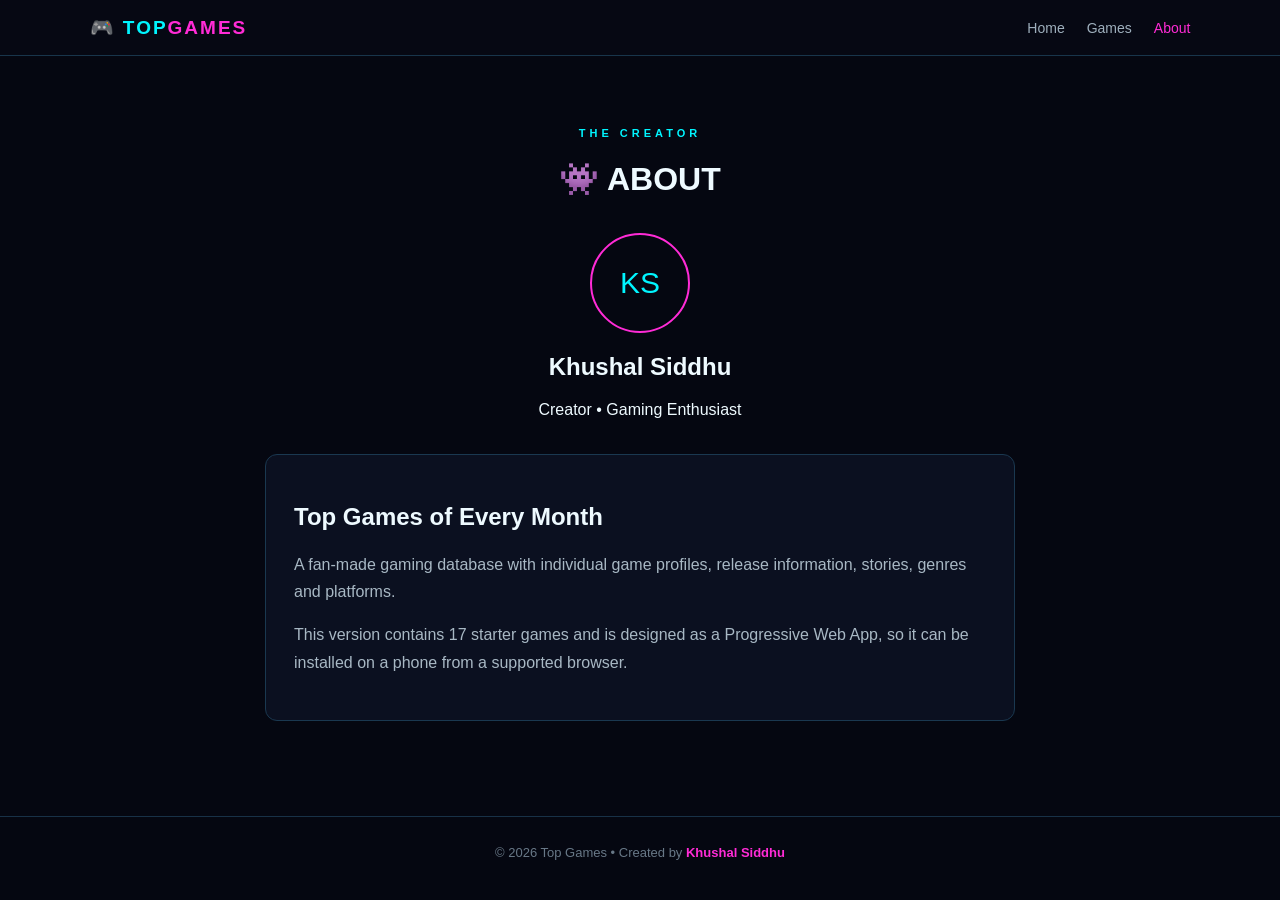
==== about.html @ 1978ab3f "Add files via upload" ====
<!doctype html>
<html lang="en"><head><meta charset="utf-8"><meta name="viewport" content="width=device-width,initial-scale=1"><meta name="theme-color" content="#070914"><link rel="manifest" href="manifest.json"><link rel="stylesheet" href="style.css"><title>About | Top Games</title></head>
<body><header><a class="brand" href="index.html">🎮 TOP<span>GAMES</span></a><nav><a href="index.html">Home</a><a href="index.html#games">Games</a><a class="active" href="about.html">About</a></nav></header>
<main class="page about"><p class="eyebrow">THE CREATOR</p><h1>👾 ABOUT</h1><div class="avatar">KS</div><h2>Khushal Siddhu</h2><p>Creator • Gaming Enthusiast</p><div class="aboutbox"><h2>Top Games of Every Month</h2><p>A fan-made gaming database with individual game profiles, release information, stories, genres and platforms.</p><p>This version contains 17 starter games and is designed as a Progressive Web App, so it can be installed on a phone from a supported browser.</p></div></main><footer>© 2026 Top Games • Created by <b>Khushal Siddhu</b></footer><script>if("serviceWorker"in navigator)navigator.serviceWorker.register("sw.js");</script></body></html>
---- style.css ----
*{box-sizing:border-box}html{scroll-behavior:smooth}body{margin:0;background:#050711;color:#eefaff;font-family:Arial,Helvetica,sans-serif}header{position:sticky;top:0;z-index:10;display:flex;justify-content:space-between;align-items:center;padding:16px 7%;background:#070914ee;border-bottom:1px solid #18354b;backdrop-filter:blur(10px)}.brand{font-weight:900;letter-spacing:2px;color:#00f5ff;text-decoration:none;font-size:19px}.brand span{color:#ff2bd6}nav a{color:#9eafbd;text-decoration:none;margin-left:22px;font-size:14px}nav a:hover,.active{color:#ff2bd6}.hero{min-height:560px;padding:100px 7%;display:flex;align-items:center;background:radial-gradient(circle at 75% 45%,#3d0a59,transparent 32%),radial-gradient(circle at 18% 50%,#004a5b,transparent 34%),#070914}.eyebrow{color:#00f5ff;font-size:11px;letter-spacing:4px;font-weight:800}.hero h1{font-size:clamp(44px,8vw,92px);line-height:.88;margin:18px 0}.hero h1 span{color:#ff2bd6}.hero p,.lead{max-width:700px;color:#a7b8c5;font-size:18px;line-height:1.6}.btn{display:inline-block;margin-top:20px;padding:14px 22px;background:#00e6f2;color:#031017;text-decoration:none;font-weight:900}.section,.page{max-width:1200px;margin:auto;padding:60px 7%}.section-head{display:flex;justify-content:space-between;align-items:end;gap:20px}.section h2{margin-top:7px}.search{width:min(360px,100%);padding:14px;background:#0a1020;border:1px solid #00ddec;border-radius:8px;color:white;font-size:15px}.filters{display:flex;gap:8px;flex-wrap:wrap;margin:20px 0}.filters button,.tags span{border:1px solid #29465a;background:#0b1120;color:#9fb1bf;padding:8px 11px;border-radius:20px;cursor:pointer}.filters button.selected,.filters button:hover{border-color:#ff2bd6;color:#ff2bd6}.grid{display:grid;grid-template-columns:repeat(auto-fit,minmax(235px,1fr));gap:20px}.game-card{display:block;text-decoration:none;color:white;background:#0b1020;border:1px solid #1a3850;border-radius:12px;overflow:hidden;transition:.2s}.game-card:hover{transform:translateY(-6px);border-color:var(--accent)}.game-art{height:170px;position:relative;display:grid;place-items:center;overflow:hidden;background:radial-gradient(circle at 50% 35%,var(--accent),transparent 30%),linear-gradient(145deg,var(--dark),#060812)}.game-art:before{content:"";position:absolute;inset:-50%;background:repeating-linear-gradient(45deg,transparent 0 18px,var(--accent) 19px 20px);opacity:.08;transform:rotate(10deg)}.game-icon,.big-icon{position:relative;font-size:65px;filter:drop-shadow(0 0 18px var(--accent));z-index:1}.year{position:absolute;right:12px;top:12px;border:1px solid var(--accent);color:var(--accent);padding:5px 8px;font-size:11px}.card-info{padding:17px}.card-info small{color:var(--accent);text-transform:uppercase;letter-spacing:2px}.card-info h3{margin:7px 0;font-size:20px}.card-info p{margin:0;color:#8497a6}.empty{color:#ff2bd6}.hidden{display:none!important}.game-hero{min-height:510px;padding:70px 7%;display:flex;align-items:center;background:radial-gradient(circle at 70% 45%,var(--accent),transparent 22%),linear-gradient(145deg,var(--dark),#050711)}.game-hero-inner{max-width:900px}.back{display:inline-block;color:#b7c6d0;text-decoration:none;margin-bottom:55px}.big-icon{font-size:100px}.game-hero h1{font-size:clamp(42px,7vw,78px);margin:10px 0}.details{max-width:1000px;margin:auto;padding:45px 7%;display:grid;gap:22px}.info-card{background:#0b1020;border:1px solid #1a3850;border-radius:12px;padding:25px}.info-card h2{margin-top:0}.info-card p{color:#a8b8c4;line-height:1.7}.facts{display:grid;grid-template-columns:repeat(auto-fit,minmax(180px,1fr));gap:15px}.facts div{padding:15px;background:#070c18;border-radius:8px}.facts b,.facts span{display:block}.facts b{color:#00e6f2;font-size:12px;margin-bottom:7px}.facts span{color:#c5d0d8}.tags{display:flex;gap:8px;flex-wrap:wrap}.about{text-align:center;min-height:650px}.avatar{width:100px;height:100px;margin:35px auto 15px;border:2px solid #ff2bd6;border-radius:50%;display:grid;place-items:center;color:#00f5ff;font-size:30px}.aboutbox{max-width:750px;margin:35px auto;padding:28px;text-align:left;background:#0b1020;border:1px solid #1a3850;border-radius:12px}.aboutbox p{color:#a8b8c4;line-height:1.7}footer{text-align:center;padding:28px;color:#687887;border-top:1px solid #183147;font-size:13px}footer b{color:#ff2bd6}@media(max-width:650px){header{flex-direction:column;gap:12px}nav a{margin:0 7px}.hero{min-height:520px;padding-top:70px}.section-head{align-items:start;flex-direction:column}.game-art{height:155px}.big-icon{font-size:80px}}
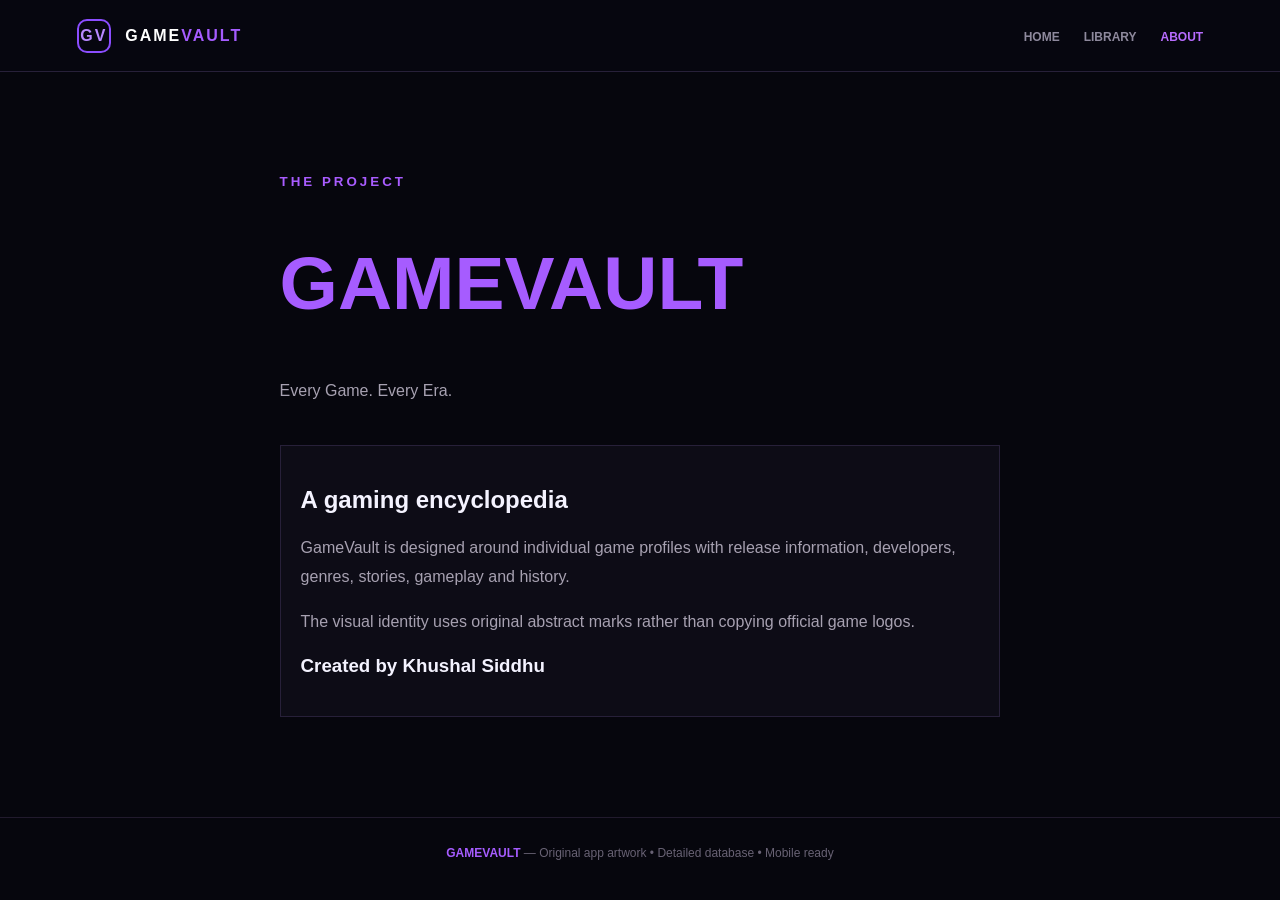
==== commit aae4d311: "Add files via upload" ====
--- a/about.html
+++ b/about.html
@@ -1,4 +1 @@
-<!doctype html>
-<html lang="en"><head><meta charset="utf-8"><meta name="viewport" content="width=device-width,initial-scale=1"><meta name="theme-color" content="#070914"><link rel="manifest" href="manifest.json"><link rel="stylesheet" href="style.css"><title>About | Top Games</title></head>
-<body><header><a class="brand" href="index.html">🎮 TOP<span>GAMES</span></a><nav><a href="index.html">Home</a><a href="index.html#games">Games</a><a class="active" href="about.html">About</a></nav></header>
-<main class="page about"><p class="eyebrow">THE CREATOR</p><h1>👾 ABOUT</h1><div class="avatar">KS</div><h2>Khushal Siddhu</h2><p>Creator • Gaming Enthusiast</p><div class="aboutbox"><h2>Top Games of Every Month</h2><p>A fan-made gaming database with individual game profiles, release information, stories, genres and platforms.</p><p>This version contains 17 starter games and is designed as a Progressive Web App, so it can be installed on a phone from a supported browser.</p></div></main><footer>© 2026 Top Games • Created by <b>Khushal Siddhu</b></footer><script>if("serviceWorker"in navigator)navigator.serviceWorker.register("sw.js");</script></body></html>+<!doctype html><html><head><meta charset="utf-8"><meta name="viewport" content="width=device-width,initial-scale=1"><link rel="stylesheet" href="style.css"><title>About — GameVault</title></head><body><header><a class="logo" href="index.html"><b>GV</b> GAME<span>VAULT</span></a><nav><a href="index.html">HOME</a><a href="index.html#library">LIBRARY</a><a class="active" href="about.html">ABOUT</a></nav></header><main class="about"><small>THE PROJECT</small><h1>GAMEVAULT</h1><p>Every Game. Every Era.</p><section><h2>A gaming encyclopedia</h2><p>GameVault is designed around individual game profiles with release information, developers, genres, stories, gameplay and history.</p><p>The visual identity uses original abstract marks rather than copying official game logos.</p><h3>Created by Khushal Siddhu</h3></section></main><footer><b>GAMEVAULT</b> — Original app artwork • Detailed database • Mobile ready</footer></body></html>
--- a/style.css
+++ b/style.css
@@ -1 +1 @@
-*{box-sizing:border-box}html{scroll-behavior:smooth}body{margin:0;background:#050711;color:#eefaff;font-family:Arial,Helvetica,sans-serif}header{position:sticky;top:0;z-index:10;display:flex;justify-content:space-between;align-items:center;padding:16px 7%;background:#070914ee;border-bottom:1px solid #18354b;backdrop-filter:blur(10px)}.brand{font-weight:900;letter-spacing:2px;color:#00f5ff;text-decoration:none;font-size:19px}.brand span{color:#ff2bd6}nav a{color:#9eafbd;text-decoration:none;margin-left:22px;font-size:14px}nav a:hover,.active{color:#ff2bd6}.hero{min-height:560px;padding:100px 7%;display:flex;align-items:center;background:radial-gradient(circle at 75% 45%,#3d0a59,transparent 32%),radial-gradient(circle at 18% 50%,#004a5b,transparent 34%),#070914}.eyebrow{color:#00f5ff;font-size:11px;letter-spacing:4px;font-weight:800}.hero h1{font-size:clamp(44px,8vw,92px);line-height:.88;margin:18px 0}.hero h1 span{color:#ff2bd6}.hero p,.lead{max-width:700px;color:#a7b8c5;font-size:18px;line-height:1.6}.btn{display:inline-block;margin-top:20px;padding:14px 22px;background:#00e6f2;color:#031017;text-decoration:none;font-weight:900}.section,.page{max-width:1200px;margin:auto;padding:60px 7%}.section-head{display:flex;justify-content:space-between;align-items:end;gap:20px}.section h2{margin-top:7px}.search{width:min(360px,100%);padding:14px;background:#0a1020;border:1px solid #00ddec;border-radius:8px;color:white;font-size:15px}.filters{display:flex;gap:8px;flex-wrap:wrap;margin:20px 0}.filters button,.tags span{border:1px solid #29465a;background:#0b1120;color:#9fb1bf;padding:8px 11px;border-radius:20px;cursor:pointer}.filters button.selected,.filters button:hover{border-color:#ff2bd6;color:#ff2bd6}.grid{display:grid;grid-template-columns:repeat(auto-fit,minmax(235px,1fr));gap:20px}.game-card{display:block;text-decoration:none;color:white;background:#0b1020;border:1px solid #1a3850;border-radius:12px;overflow:hidden;transition:.2s}.game-card:hover{transform:translateY(-6px);border-color:var(--accent)}.game-art{height:170px;position:relative;display:grid;place-items:center;overflow:hidden;background:radial-gradient(circle at 50% 35%,var(--accent),transparent 30%),linear-gradient(145deg,var(--dark),#060812)}.game-art:before{content:"";position:absolute;inset:-50%;background:repeating-linear-gradient(45deg,transparent 0 18px,var(--accent) 19px 20px);opacity:.08;transform:rotate(10deg)}.game-icon,.big-icon{position:relative;font-size:65px;filter:drop-shadow(0 0 18px var(--accent));z-index:1}.year{position:absolute;right:12px;top:12px;border:1px solid var(--accent);color:var(--accent);padding:5px 8px;font-size:11px}.card-info{padding:17px}.card-info small{color:var(--accent);text-transform:uppercase;letter-spacing:2px}.card-info h3{margin:7px 0;font-size:20px}.card-info p{margin:0;color:#8497a6}.empty{color:#ff2bd6}.hidden{display:none!important}.game-hero{min-height:510px;padding:70px 7%;display:flex;align-items:center;background:radial-gradient(circle at 70% 45%,var(--accent),transparent 22%),linear-gradient(145deg,var(--dark),#050711)}.game-hero-inner{max-width:900px}.back{display:inline-block;color:#b7c6d0;text-decoration:none;margin-bottom:55px}.big-icon{font-size:100px}.game-hero h1{font-size:clamp(42px,7vw,78px);margin:10px 0}.details{max-width:1000px;margin:auto;padding:45px 7%;display:grid;gap:22px}.info-card{background:#0b1020;border:1px solid #1a3850;border-radius:12px;padding:25px}.info-card h2{margin-top:0}.info-card p{color:#a8b8c4;line-height:1.7}.facts{display:grid;grid-template-columns:repeat(auto-fit,minmax(180px,1fr));gap:15px}.facts div{padding:15px;background:#070c18;border-radius:8px}.facts b,.facts span{display:block}.facts b{color:#00e6f2;font-size:12px;margin-bottom:7px}.facts span{color:#c5d0d8}.tags{display:flex;gap:8px;flex-wrap:wrap}.about{text-align:center;min-height:650px}.avatar{width:100px;height:100px;margin:35px auto 15px;border:2px solid #ff2bd6;border-radius:50%;display:grid;place-items:center;color:#00f5ff;font-size:30px}.aboutbox{max-width:750px;margin:35px auto;padding:28px;text-align:left;background:#0b1020;border:1px solid #1a3850;border-radius:12px}.aboutbox p{color:#a8b8c4;line-height:1.7}footer{text-align:center;padding:28px;color:#687887;border-top:1px solid #183147;font-size:13px}footer b{color:#ff2bd6}@media(max-width:650px){header{flex-direction:column;gap:12px}nav a{margin:0 7px}.hero{min-height:520px;padding-top:70px}.section-head{align-items:start;flex-direction:column}.game-art{height:155px}.big-icon{font-size:80px}}+*{box-sizing:border-box}body{margin:0;background:#06060d;color:#f4f3ff;font-family:Arial,sans-serif}header{height:72px;padding:0 6%;display:flex;align-items:center;justify-content:space-between;position:sticky;top:0;z-index:5;background:#070711ee;border-bottom:1px solid #272039;backdrop-filter:blur(12px)}.logo{color:white;text-decoration:none;font-weight:900;letter-spacing:2px}.logo b{display:inline-grid;place-items:center;width:34px;height:34px;border:2px solid #8b4dff;border-radius:10px;color:#b888ff;margin-right:8px}.logo span{color:#a55cff}nav a{color:#8e899d;text-decoration:none;margin-left:24px;font-size:12px;font-weight:800}.active,nav a:hover{color:#b86cff}.hero{min-height:560px;padding:80px 7%;display:flex;align-items:center;justify-content:space-between;background:radial-gradient(circle at 80% 50%,#4b1876,transparent 25%),#080811}.hero>div:first-child{max-width:620px}.hero small,main>small,.about>small,.heading small{color:#a95cff;font-weight:900;letter-spacing:3px}.hero h1{font-size:clamp(52px,9vw,105px);line-height:.83;margin:18px 0}.hero em{color:#a95cff;font-style:normal}.hero p{color:#a7a2b3;line-height:1.7;font-size:18px}.cta{display:inline-block;margin-top:16px;padding:15px 23px;background:#9b4dff;color:white;text-decoration:none;font-weight:900;border-radius:5px}.hero-art{width:45%;height:360px;position:relative}.orb{position:absolute;width:300px;height:300px;left:20%;top:20px;border-radius:50%;background:radial-gradient(circle,#9a55ff,#271039 55%,transparent 70%);box-shadow:0 0 100px #8c42ff88}.hero-art i{position:relative;display:inline-grid;place-items:center;width:125px;height:230px;margin:60px 5px;background:#100b19dd;border:1px solid #8752c777;color:#c9b6e9;text-align:center;font-style:normal;font-weight:900;letter-spacing:1px}.hero-art i:nth-child(3){transform:translateY(-30px)}main#library{max-width:1200px;margin:auto;padding:65px 6%}.heading{display:flex;justify-content:space-between;align-items:end;gap:20px}.heading h2{font-size:35px}.heading input{width:330px;padding:14px;background:#0d0c16;border:1px solid #3b2a55;border-radius:7px;color:white}.filters{display:flex;gap:8px;flex-wrap:wrap;margin:10px 0 25px}.filters button{background:#0c0b13;color:#908a9f;border:1px solid #30263f;padding:8px 12px;border-radius:20px}.filters .on,.filters button:hover{background:#8e4cff;color:white}.grid{display:grid;grid-template-columns:repeat(auto-fill,minmax(210px,1fr));gap:16px}.card{color:white;text-decoration:none;background:#0c0b14;border:1px solid #242033;border-radius:10px;overflow:hidden;transition:.2s}.card:hover{transform:translateY(-5px);border-color:var(--a)}.art{height:150px;background:radial-gradient(circle at 50% 45%,var(--a),transparent 27%),linear-gradient(135deg,#17121f,#07070d);display:grid;place-items:center;position:relative}.art b{font-size:54px;text-shadow:0 0 20px var(--a)}.art small{position:absolute;right:10px;top:10px;color:var(--a);border:1px solid var(--a);padding:4px 7px}.ci{padding:15px}.ci label{color:var(--a);font-size:10px;font-weight:900}.ci h3{margin:7px 0;font-size:18px}.ci p{color:#777185;margin:0;font-size:13px}.detail-hero{padding:70px 7%;min-height:470px;display:flex;flex-direction:column;justify-content:center;background:radial-gradient(circle at 75% 45%,var(--a),transparent 22%),#080711}.back{color:#aaa2b7;text-decoration:none;margin-bottom:50px}.detail-mark{font-size:100px;font-weight:1000;text-shadow:0 0 35px var(--a)}.detail-hero small{color:var(--a);font-weight:900;margin-top:15px}.detail-hero h1{font-size:clamp(45px,7vw,80px);margin:10px 0}.detail-hero p{max-width:800px;color:#aca6b6;font-size:18px;line-height:1.7}.info{max-width:1000px;margin:auto;padding:45px 6%}.facts{display:grid;grid-template-columns:repeat(auto-fit,minmax(180px,1fr));gap:10px;margin-bottom:25px}.facts div,.info article,.about section{background:#0d0c16;border:1px solid #272039;padding:20px}.facts b{display:block;color:#9f5cff;font-size:10px;margin-bottom:8px}.info p,.about p{color:#a7a1b1;line-height:1.8}.tabs{color:#a65cff;font-size:11px;font-weight:900;border-bottom:1px solid #28213a;padding-bottom:18px;margin-bottom:25px}.about{max-width:900px;margin:auto;padding:100px 7%;min-height:600px}.about h1{font-size:75px;color:#a65cff}.about section{margin-top:40px}footer{padding:28px 6%;border-top:1px solid #211a2d;color:#686274;text-align:center;font-size:12px}footer b{color:#a65cff}@media(max-width:700px){header{padding:0 4%}nav a{margin-left:10px}.hero{display:block;padding:65px 6%}.hero-art{width:100%;height:280px}.heading{display:block}.heading input{width:100%;margin-bottom:20px}.detail-mark{font-size:75px}.about h1{font-size:52px}}
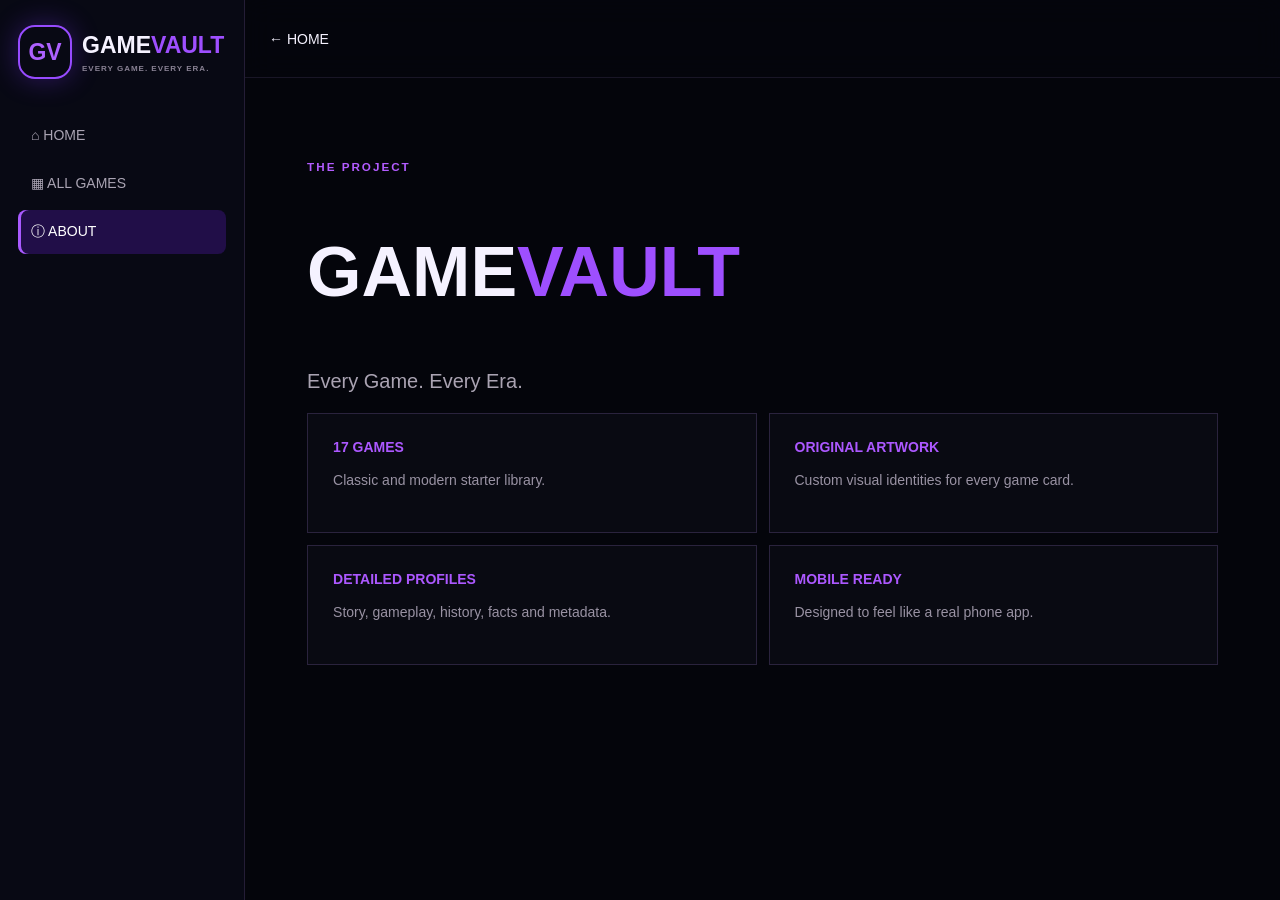
==== commit d9e4fc01: "Add files via upload" ====
--- a/about.html
+++ b/about.html
@@ -1 +1 @@
-<!doctype html><html><head><meta charset="utf-8"><meta name="viewport" content="width=device-width,initial-scale=1"><link rel="stylesheet" href="style.css"><title>About — GameVault</title></head><body><header><a class="logo" href="index.html"><b>GV</b> GAME<span>VAULT</span></a><nav><a href="index.html">HOME</a><a href="index.html#library">LIBRARY</a><a class="active" href="about.html">ABOUT</a></nav></header><main class="about"><small>THE PROJECT</small><h1>GAMEVAULT</h1><p>Every Game. Every Era.</p><section><h2>A gaming encyclopedia</h2><p>GameVault is designed around individual game profiles with release information, developers, genres, stories, gameplay and history.</p><p>The visual identity uses original abstract marks rather than copying official game logos.</p><h3>Created by Khushal Siddhu</h3></section></main><footer><b>GAMEVAULT</b> — Original app artwork • Detailed database • Mobile ready</footer></body></html>+<!doctype html><html><head><meta charset="utf-8"><meta name="viewport" content="width=device-width,initial-scale=1"><link rel="stylesheet" href="style.css"><title>About — GameVault</title></head><body><aside><a class="brand" href="index.html"><b>GV</b><strong>GAME<span>VAULT</span><small>EVERY GAME. EVERY ERA.</small></strong></a><nav><a href="index.html">⌂ HOME</a><a href="index.html#library">▦ ALL GAMES</a><a class="on">ⓘ ABOUT</a></nav></aside><main><header><a href="index.html">← HOME</a></header><section class="about"><small>THE PROJECT</small><h1>GAME<span>VAULT</span></h1><p>Every Game. Every Era.</p><div class="aboutgrid"><article><b>17 GAMES</b><p>Classic and modern starter library.</p></article><article><b>ORIGINAL ARTWORK</b><p>Custom visual identities for every game card.</p></article><article><b>DETAILED PROFILES</b><p>Story, gameplay, history, facts and metadata.</p></article><article><b>MOBILE READY</b><p>Designed to feel like a real phone app.</p></article></div></section></main></body></html>
--- a/style.css
+++ b/style.css
@@ -1 +1 @@
-*{box-sizing:border-box}body{margin:0;background:#06060d;color:#f4f3ff;font-family:Arial,sans-serif}header{height:72px;padding:0 6%;display:flex;align-items:center;justify-content:space-between;position:sticky;top:0;z-index:5;background:#070711ee;border-bottom:1px solid #272039;backdrop-filter:blur(12px)}.logo{color:white;text-decoration:none;font-weight:900;letter-spacing:2px}.logo b{display:inline-grid;place-items:center;width:34px;height:34px;border:2px solid #8b4dff;border-radius:10px;color:#b888ff;margin-right:8px}.logo span{color:#a55cff}nav a{color:#8e899d;text-decoration:none;margin-left:24px;font-size:12px;font-weight:800}.active,nav a:hover{color:#b86cff}.hero{min-height:560px;padding:80px 7%;display:flex;align-items:center;justify-content:space-between;background:radial-gradient(circle at 80% 50%,#4b1876,transparent 25%),#080811}.hero>div:first-child{max-width:620px}.hero small,main>small,.about>small,.heading small{color:#a95cff;font-weight:900;letter-spacing:3px}.hero h1{font-size:clamp(52px,9vw,105px);line-height:.83;margin:18px 0}.hero em{color:#a95cff;font-style:normal}.hero p{color:#a7a2b3;line-height:1.7;font-size:18px}.cta{display:inline-block;margin-top:16px;padding:15px 23px;background:#9b4dff;color:white;text-decoration:none;font-weight:900;border-radius:5px}.hero-art{width:45%;height:360px;position:relative}.orb{position:absolute;width:300px;height:300px;left:20%;top:20px;border-radius:50%;background:radial-gradient(circle,#9a55ff,#271039 55%,transparent 70%);box-shadow:0 0 100px #8c42ff88}.hero-art i{position:relative;display:inline-grid;place-items:center;width:125px;height:230px;margin:60px 5px;background:#100b19dd;border:1px solid #8752c777;color:#c9b6e9;text-align:center;font-style:normal;font-weight:900;letter-spacing:1px}.hero-art i:nth-child(3){transform:translateY(-30px)}main#library{max-width:1200px;margin:auto;padding:65px 6%}.heading{display:flex;justify-content:space-between;align-items:end;gap:20px}.heading h2{font-size:35px}.heading input{width:330px;padding:14px;background:#0d0c16;border:1px solid #3b2a55;border-radius:7px;color:white}.filters{display:flex;gap:8px;flex-wrap:wrap;margin:10px 0 25px}.filters button{background:#0c0b13;color:#908a9f;border:1px solid #30263f;padding:8px 12px;border-radius:20px}.filters .on,.filters button:hover{background:#8e4cff;color:white}.grid{display:grid;grid-template-columns:repeat(auto-fill,minmax(210px,1fr));gap:16px}.card{color:white;text-decoration:none;background:#0c0b14;border:1px solid #242033;border-radius:10px;overflow:hidden;transition:.2s}.card:hover{transform:translateY(-5px);border-color:var(--a)}.art{height:150px;background:radial-gradient(circle at 50% 45%,var(--a),transparent 27%),linear-gradient(135deg,#17121f,#07070d);display:grid;place-items:center;position:relative}.art b{font-size:54px;text-shadow:0 0 20px var(--a)}.art small{position:absolute;right:10px;top:10px;color:var(--a);border:1px solid var(--a);padding:4px 7px}.ci{padding:15px}.ci label{color:var(--a);font-size:10px;font-weight:900}.ci h3{margin:7px 0;font-size:18px}.ci p{color:#777185;margin:0;font-size:13px}.detail-hero{padding:70px 7%;min-height:470px;display:flex;flex-direction:column;justify-content:center;background:radial-gradient(circle at 75% 45%,var(--a),transparent 22%),#080711}.back{color:#aaa2b7;text-decoration:none;margin-bottom:50px}.detail-mark{font-size:100px;font-weight:1000;text-shadow:0 0 35px var(--a)}.detail-hero small{color:var(--a);font-weight:900;margin-top:15px}.detail-hero h1{font-size:clamp(45px,7vw,80px);margin:10px 0}.detail-hero p{max-width:800px;color:#aca6b6;font-size:18px;line-height:1.7}.info{max-width:1000px;margin:auto;padding:45px 6%}.facts{display:grid;grid-template-columns:repeat(auto-fit,minmax(180px,1fr));gap:10px;margin-bottom:25px}.facts div,.info article,.about section{background:#0d0c16;border:1px solid #272039;padding:20px}.facts b{display:block;color:#9f5cff;font-size:10px;margin-bottom:8px}.info p,.about p{color:#a7a1b1;line-height:1.8}.tabs{color:#a65cff;font-size:11px;font-weight:900;border-bottom:1px solid #28213a;padding-bottom:18px;margin-bottom:25px}.about{max-width:900px;margin:auto;padding:100px 7%;min-height:600px}.about h1{font-size:75px;color:#a65cff}.about section{margin-top:40px}footer{padding:28px 6%;border-top:1px solid #211a2d;color:#686274;text-align:center;font-size:12px}footer b{color:#a65cff}@media(max-width:700px){header{padding:0 4%}nav a{margin-left:10px}.hero{display:block;padding:65px 6%}.hero-art{width:100%;height:280px}.heading{display:block}.heading input{width:100%;margin-bottom:20px}.detail-mark{font-size:75px}.about h1{font-size:52px}}+*{box-sizing:border-box}body{margin:0;background:#04050b;color:#f5f2ff;font:14px Arial,sans-serif}a{color:inherit;text-decoration:none}aside{width:245px;position:fixed;left:0;top:0;bottom:0;padding:25px 18px;background:#080914;border-right:1px solid #241d36}.brand{display:flex;gap:10px;align-items:center;font-size:23px}.brand>b{display:grid;place-items:center;width:54px;height:54px;border:2px solid #974bff;border-radius:17px;color:#ad61ff;box-shadow:0 0 28px #7c32ff55}.brand strong span,.about h1 span{color:#9e4fff}.brand small{display:block;font-size:8px;color:#888193;letter-spacing:1px;margin-top:5px}nav{margin-top:35px;display:grid;gap:6px}nav a{padding:13px;border-radius:8px;color:#aaa4b3}nav a.on,nav a:hover{background:#671bd544;color:white;box-shadow:inset 3px 0 #a95aff}.stats{margin-top:30px;border:1px solid #29233b;padding:12px;display:grid;grid-template-columns:repeat(3,1fr);gap:6px;color:#aaa}.stats>small{grid-column:1/-1}.stats div{text-align:center;border:1px solid #29233b;padding:9px}.stats b{display:block;color:#b261ff;font-size:19px}.stats small{font-size:8px}.promo{margin-top:16px;padding:17px;border:1px solid #4b2674;background:#110b1b;border-radius:9px}.promo b{color:#b361ff}.promo p{color:#a7a0b1;line-height:1.6}main{margin-left:245px;min-height:100vh;padding-bottom:70px}header{height:78px;padding:0 24px;display:flex;align-items:center;gap:12px;border-bottom:1px solid #191626;background:#05060de8;position:sticky;top:0;z-index:5;backdrop-filter:blur(14px)}header input{flex:1;max-width:430px;padding:12px 15px;background:#090a13;border:1px solid #2a2540;border-radius:8px;color:white}header select{padding:11px;background:#090a13;color:#ddd;border:1px solid #2a2540;border-radius:7px}.avatar{margin-left:auto;background:#5d1bc7;border:1px solid #b66cff;border-radius:50%;padding:10px;font-size:10px}.hero{margin:20px 24px;height:320px;border:1px solid #33254a;border-radius:12px;overflow:hidden;position:relative;padding:45px;background:radial-gradient(circle at 75% 45%,#7d2cff77,transparent 35%),linear-gradient(110deg,#090712,#1b0c2c)}.hero small,.about>small{color:#b35cff;font-weight:900;letter-spacing:2px}.hero h1{font-size:50px;line-height:.8;margin:12px 0}.hero h1 em{color:#a85cff;font-style:normal}.hero p{color:#aaa3b4;max-width:520px;line-height:1.7}.hero a{display:inline-block;background:#842dff;padding:11px 15px;border-radius:6px;font-weight:bold}.hero>strong{position:absolute;right:13%;top:35px;font-size:210px;color:#a34dff;text-shadow:0 0 70px #8c35ff}.genres{display:flex;gap:8px;padding:0 24px 20px;overflow:auto}.genres span{min-width:120px;padding:12px;border:1px solid #29223a;background:#090a13;border-radius:8px;font-weight:bold;font-size:10px}.genres small{display:block;color:#777181;margin-top:5px}.library{padding:0 24px}.title{display:flex;justify-content:space-between;align-items:end;margin-bottom:15px}.title h2{margin:0}.title small{color:#777181}.library #grid{display:grid;grid-template-columns:repeat(6,1fr);gap:10px}.card{background:#090a12;border:1px solid #242035;border-radius:8px;overflow:hidden;transition:.2s}.card:hover{transform:translateY(-4px);border-color:var(--a)}.pic{height:150px;position:relative}.pic img{width:100%;height:100%;object-fit:cover}.pic button{position:absolute;right:7px;bottom:7px;border:0;border-radius:50%;background:#05050ccc;color:#fff;width:28px;height:28px}.card>div+div{padding:10px}.card small{color:#88808f;font-size:9px}.card h3{font-size:12px;height:27px;margin:6px 0}.card span{color:#b15cff;font-weight:bold;font-size:10px}.card i{float:right;color:#777;font-size:8px;max-width:75px;overflow:hidden;white-space:nowrap}.detail{margin:20px 24px 0;height:360px;border:1px solid #39284f;border-radius:12px;overflow:hidden;position:relative}.detail img{width:100%;height:100%;object-fit:cover}.detail>div{position:absolute;inset:0;padding:48px;background:linear-gradient(90deg,#06050ceb,#06050caa 50%,transparent)}.detail small{color:var(--a);font-weight:bold}.detail h1{font-size:52px;margin:12px 0}.detail p{max-width:560px;color:#b4acbd;line-height:1.7}.detail>div>strong{color:#ffd33d;background:#100d18;border:1px solid #58327c;padding:10px 13px;border-radius:6px}.meta{margin:0 24px;padding:18px;display:grid;grid-template-columns:repeat(5,1fr);border:1px solid #252036;background:#080911}.meta div{padding:0 12px;border-right:1px solid #211c30;font-size:11px}.meta b{display:block;color:#817b8d;font-size:8px;margin-bottom:8px}.tabs{margin:15px 24px 0;padding:16px;border:1px solid #252036;color:#aaa1b2;font-size:10px;font-weight:bold;white-space:nowrap;overflow:auto}.info{margin:0 24px;display:grid;grid-template-columns:1fr 300px;border:1px solid #252036;background:#080911}.info article,.info aside{padding:25px}.info aside{border-left:1px solid #252036}.info p{color:#a39cab;line-height:1.8}.boxes{display:grid;grid-template-columns:repeat(4,1fr);gap:8px}.boxes b{padding:15px;border:1px solid #292139;color:#ad5cff}.boxes small{display:block;color:white;margin-top:7px}.about{padding:80px 6%}.about h1{font-size:70px}.about>p{font-size:20px;color:#aaa3b2}.aboutgrid{display:grid;grid-template-columns:repeat(2,1fr);gap:12px}.aboutgrid article{padding:25px;border:1px solid #2a233d;background:#090a12}.aboutgrid b{color:#ac58ff}.aboutgrid p{color:#9992a3;line-height:1.7}footer{position:fixed;bottom:0;left:245px;right:0;padding:14px;background:#0b0713f0;border-top:1px solid #34204c;text-align:center;color:#9991a2;font-size:10px;z-index:6}footer b{color:#b35cff}@media(max-width:900px){.library #grid{grid-template-columns:repeat(4,1fr)}.meta{grid-template-columns:repeat(3,1fr)}}@media(max-width:650px){aside{display:none}main{margin-left:0}header{padding:0 12px}header select{display:none}.hero{margin:12px;height:330px;padding:35px 22px}.hero h1{font-size:42px}.hero>strong{opacity:.3;right:0}.genres{padding-left:12px}.library{padding:0 12px}.library #grid{grid-template-columns:repeat(2,1fr)}.pic{height:145px}.detail{margin:12px;height:340px}.detail>div{padding:30px 20px}.detail h1{font-size:40px}.meta{margin:0 12px;grid-template-columns:repeat(2,1fr);gap:14px}.tabs{margin:15px 12px 0}.info{margin:0 12px;grid-template-columns:1fr}.info aside{border-left:0;border-top:1px solid #252036}.boxes{grid-template-columns:repeat(2,1fr)}footer{left:0;white-space:nowrap;overflow:auto}.about{padding:50px 20px}.about h1{font-size:52px}.aboutgrid{grid-template-columns:1fr}}
